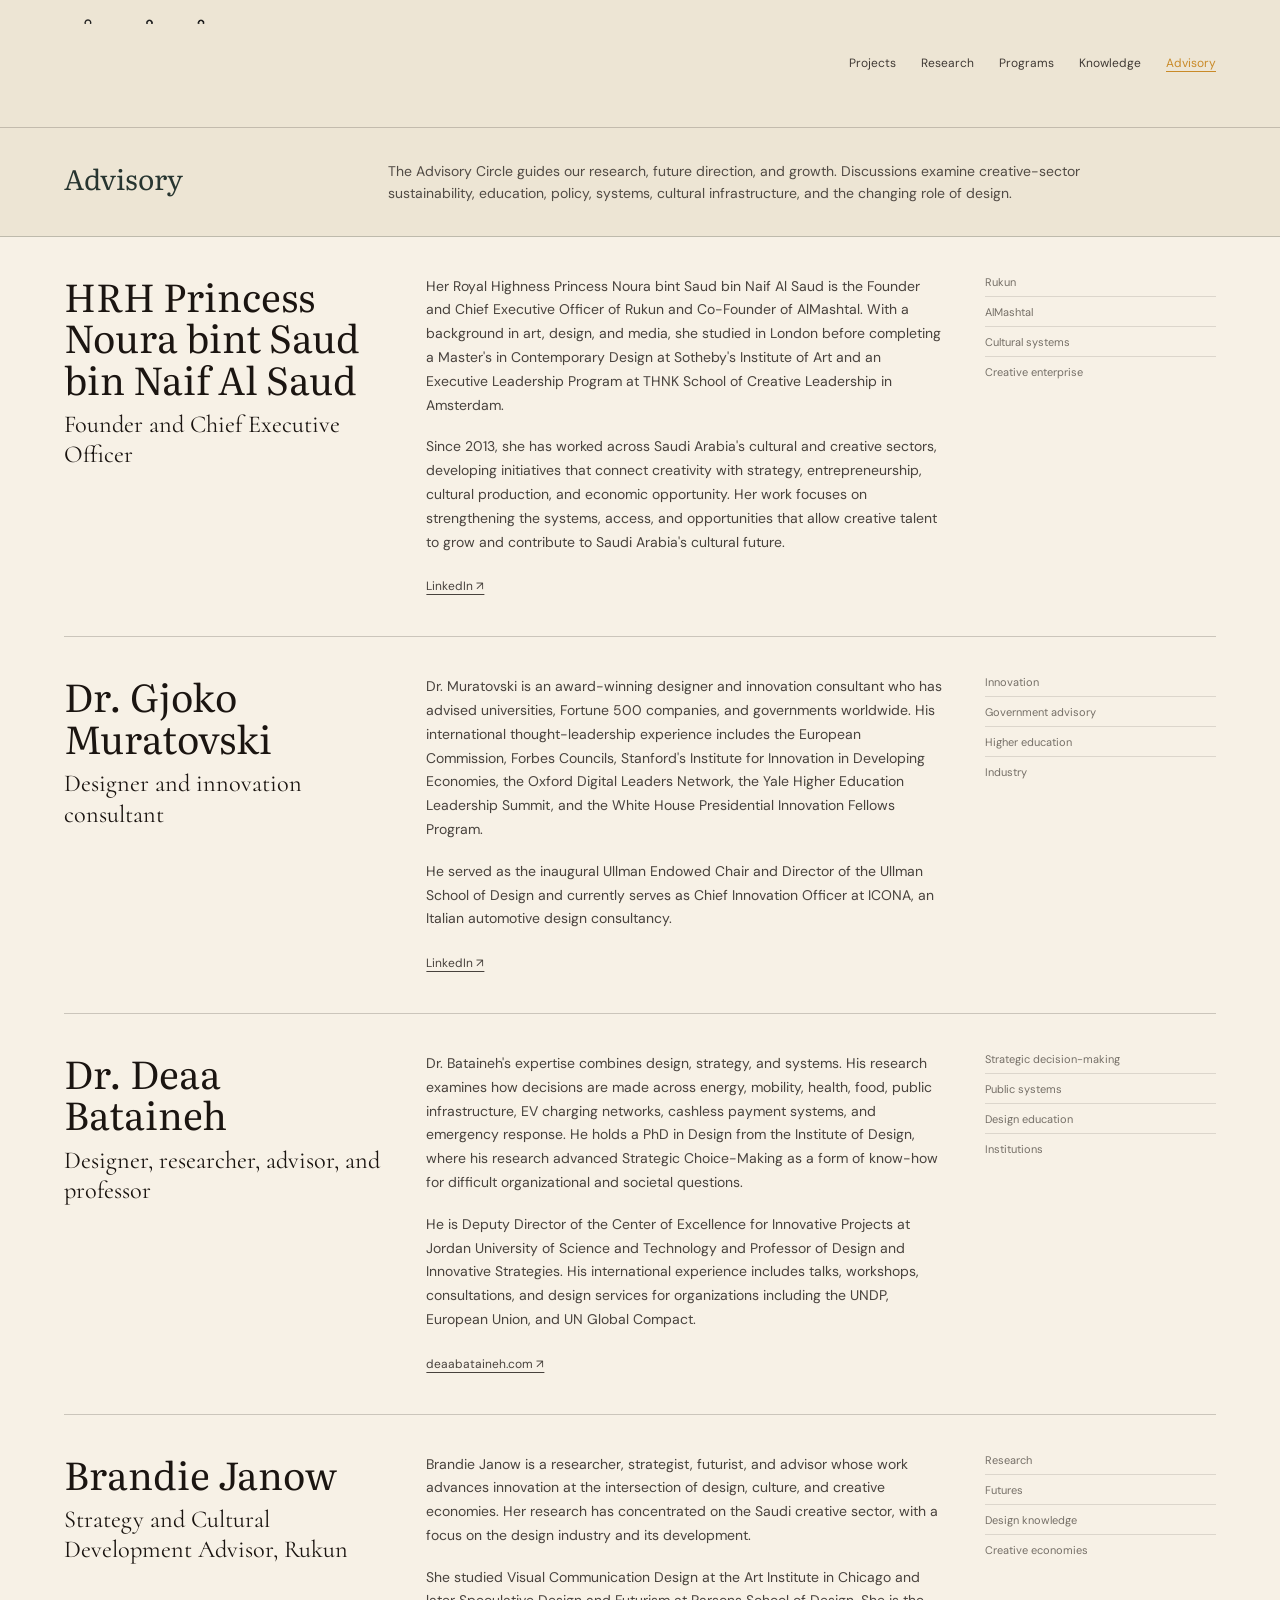
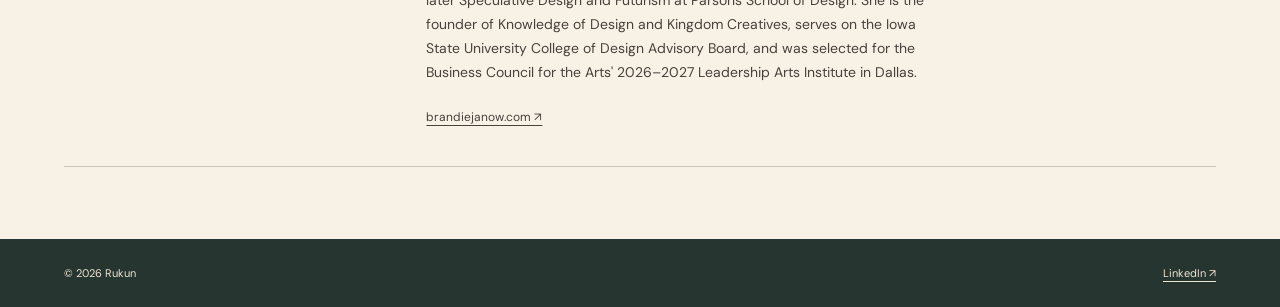
==== advisory.html @ fa71e419 "Fix logo from Illustrator source and clean site copy" ====
<!doctype html>
<html lang="en">
<head>
<meta charset="utf-8"><meta name="viewport" content="width=device-width,initial-scale=1">
<meta name="description" content="The Advisory Circle and its members.">
<title>Advisory — Rukun</title>
<link rel="stylesheet" href="styles.css?v=14">
</head>
<body class="site active-advisory">
<header class="site-nav">
  <a class="site-id" href="index.html" aria-label="Rukun"><img class="rukun-logo" src="assets/rukun-logo-from-ai.png?v=14" alt="Rukun"></a>
<nav>
  <a href="projects.html">Projects</a>
  <a href="research.html">Research</a>
  <a href="programs.html">Programs</a>
  <a href="platforms.html">Knowledge</a>
  <a href="advisory.html">Advisory</a>
</nav>
</header>
<div class="frame"><main class="content">
  <section class="data-head">
    <p class="page-name">Advisory</p>
    <p>The Advisory Circle guides our research, future direction, and growth. Discussions examine creative-sector sustainability, education, policy, systems, cultural infrastructure, and the changing role of design.</p>
  </section>
<section class="record-list">
  <article class="record person">
    <div><h2>HRH Princess Noura bint Saud bin Naif Al Saud</h2><p class="lead">Founder and Chief Executive Officer</p></div>
    <div class="record-description">
      <p>Her Royal Highness Princess Noura bint Saud bin Naif Al Saud is the Founder and Chief Executive Officer of Rukun and Co-Founder of AlMashtal. With a background in art, design, and media, she studied in London before completing a Master's in Contemporary Design at Sotheby's Institute of Art and an Executive Leadership Program at THNK School of Creative Leadership in Amsterdam.</p>
      <p>Since 2013, she has worked across Saudi Arabia's cultural and creative sectors, developing initiatives that connect creativity with strategy, entrepreneurship, cultural production, and economic opportunity. Her work focuses on strengthening the systems, access, and opportunities that allow creative talent to grow and contribute to Saudi Arabia's cultural future.</p>
      <a class="text-link" href="https://www.linkedin.com/in/noura-saud-naif-%D9%86%D9%88%D8%B1%D8%A9-%D8%B3%D8%B9%D9%88%D8%AF-%D9%86%D8%A7%D9%8A%D9%81-85383448/" target="_blank" rel="noopener">LinkedIn ↗</a>
    </div>
    <div class="record-meta"><span>Rukun</span><span>AlMashtal</span><span>Cultural systems</span><span>Creative enterprise</span></div>
  </article>

  <article class="record person">
    <div><h2>Dr. Gjoko Muratovski</h2><p class="lead">Designer and innovation consultant</p></div>
    <div class="record-description">
      <p>Dr. Muratovski is an award-winning designer and innovation consultant who has advised universities, Fortune 500 companies, and governments worldwide. His international thought-leadership experience includes the European Commission, Forbes Councils, Stanford's Institute for Innovation in Developing Economies, the Oxford Digital Leaders Network, the Yale Higher Education Leadership Summit, and the White House Presidential Innovation Fellows Program.</p>
      <p>He served as the inaugural Ullman Endowed Chair and Director of the Ullman School of Design and currently serves as Chief Innovation Officer at ICONA, an Italian automotive design consultancy.</p>
      <a class="text-link" href="https://www.linkedin.com/in/gjokomuratovski/" target="_blank" rel="noopener">LinkedIn ↗</a>
    </div>
    <div class="record-meta"><span>Innovation</span><span>Government advisory</span><span>Higher education</span><span>Industry</span></div>
  </article>

  <article class="record person">
    <div><h2>Dr. Deaa Bataineh</h2><p class="lead">Designer, researcher, advisor, and professor</p></div>
    <div class="record-description">
      <p>Dr. Bataineh's expertise combines design, strategy, and systems. His research examines how decisions are made across energy, mobility, health, food, public infrastructure, EV charging networks, cashless payment systems, and emergency response. He holds a PhD in Design from the Institute of Design, where his research advanced Strategic Choice-Making as a form of know-how for difficult organizational and societal questions.</p>
      <p>He is Deputy Director of the Center of Excellence for Innovative Projects at Jordan University of Science and Technology and Professor of Design and Innovative Strategies. His international experience includes talks, workshops, consultations, and design services for organizations including the UNDP, European Union, and UN Global Compact.</p>
      <a class="text-link" href="https://www.deaabataineh.com/" target="_blank" rel="noopener">deaabataineh.com ↗</a>
    </div>
    <div class="record-meta"><span>Strategic decision-making</span><span>Public systems</span><span>Design education</span><span>Institutions</span></div>
  </article>

  <article class="record person">
    <div><h2>Brandie Janow</h2><p class="lead">Strategy and Cultural Development Advisor, Rukun</p></div>
    <div class="record-description">
      <p>Brandie Janow is a researcher, strategist, futurist, and advisor whose work advances innovation at the intersection of design, culture, and creative economies. Her research has concentrated on the Saudi creative sector, with a focus on the design industry and its development.</p>
      <p>She studied Visual Communication Design at the Art Institute in Chicago and later Speculative Design and Futurism at Parsons School of Design. She is the founder of Knowledge of Design and Kingdom Creatives, serves on the Iowa State University College of Design Advisory Board, and was selected for the Business Council for the Arts' 2026–2027 Leadership Arts Institute in Dallas.</p>
      <a class="text-link" href="https://brandiejanow.com/" target="_blank" rel="noopener">brandiejanow.com ↗</a>
    </div>
    <div class="record-meta"><span>Research</span><span>Futures</span><span>Design knowledge</span><span>Creative economies</span></div>
  </article>
</section>

</main></div>
<footer class="footer">
  <span>© 2026 Rukun</span>
  <span><a href="https://www.linkedin.com/company/rukun-sa/" target="_blank" rel="noopener">LinkedIn ↗</a></span>
</footer>
</body>
</html>
---- styles.css ----
@import url('https://fonts.googleapis.com/css2?family=Cormorant:ital,wght@0,400;1,400&family=DM+Sans:wght@400;500;600&family=Literata:opsz,wght@7..72,400;7..72,500&display=swap');

:root{
  --ink:#1B1511;--parchment:#EDE5D4;--cream:#F7F1E6;--slate:#68737A;
  --forest:#273530;--rose:#B56A63;--saffron:#C98A28;
  --line:rgba(27,21,17,.20);--muted:#756f67;
}
*{box-sizing:border-box}
html{scroll-behavior:smooth}
body{margin:0;background:var(--cream);color:var(--ink);font-family:"DM Sans",Arial,sans-serif;-webkit-font-smoothing:antialiased}
a{color:inherit}
.site{min-height:100vh}
.site-nav{min-height:auto;display:flex;align-items:center;justify-content:space-between;gap:34px;padding:16px clamp(22px,5vw,74px);border-top:0;border-bottom:1px solid var(--line);background:var(--parchment)}
.site-id{display:inline-flex;align-items:center;text-decoration:none;line-height:0}
.rukun-logo{display:block;width:145px;height:auto;max-width:none}
.site-nav nav{margin-left:auto;display:flex;gap:25px;flex-wrap:wrap;justify-content:flex-end}
.site-nav nav a{text-decoration:none;font-size:12px;color:#403a35}
.site-nav nav a:hover{text-decoration:underline;text-underline-offset:4px}
.active-projects .site-nav nav a[href="projects.html"],
.active-research .site-nav nav a[href="research.html"],
.active-programs .site-nav nav a[href="programs.html"],
.active-platforms .site-nav nav a[href="platforms.html"],
.active-advisory .site-nav nav a[href="advisory.html"],
.active-provenance .site-nav nav a[href="provenance.html"]{color:var(--saffron);text-decoration:underline;text-underline-offset:4px}

.frame,.rukun-home main{max-width:1600px;margin:0 auto}
.rukun-hero{padding:clamp(64px,8vw,120px) clamp(22px,7vw,108px) clamp(58px,7vw,92px);border-bottom:1px solid rgba(39,53,48,.24);background:var(--cream)}
.rukun-eyebrow,.eyebrow{margin:0 0 25px;font-size:10px;text-transform:uppercase;letter-spacing:.18em;font-weight:500;color:var(--saffron)}
.rukun-intro{max-width:980px;margin:0 0 28px;font-family:"Literata",Georgia,serif;font-size:clamp(21px,2.25vw,31px);line-height:1.38;letter-spacing:-.015em}
.statement{font-family:"Cormorant",Georgia,serif;font-style:italic;font-size:1.16em}
.rukun-meta{margin:0;color:var(--muted);font-size:12px}

.rukun-directory{padding:34px clamp(22px,5vw,74px) 96px;background:var(--parchment)}
.rukun-toolbar{display:grid;grid-template-columns:1.7fr repeat(3,1fr);gap:18px;padding:8px 0 28px;border-bottom:1px solid var(--forest)}
.rukun-toolbar label{display:flex;flex-direction:column;gap:10px}
.rukun-toolbar span,.rukun-directory-head{font-size:10px;text-transform:uppercase;letter-spacing:.14em;color:var(--muted)}
input,select{width:100%;min-height:42px;border:0;border-bottom:1px solid var(--line);background:transparent;padding:0 2px;color:var(--ink);font:inherit;font-size:14px;outline:none}
.rukun-directory-head{display:flex;justify-content:space-between;align-items:center;padding:18px 0}
.rukun-directory-head p{margin:0}
#clear{border:0;background:none;padding:0;font:inherit;font-size:10px;text-transform:uppercase;letter-spacing:.14em;cursor:pointer;color:var(--ink)}
.rukun-resource-list{border-top:1px solid var(--line)}
.rukun-resource{display:grid;grid-template-columns:minmax(190px,1fr) minmax(310px,1.7fr) minmax(190px,.9fr) 40px;gap:34px;align-items:start;padding:26px 14px;border-bottom:1px solid var(--line);transition:background .18s ease}
.rukun-resource:nth-child(even){background:rgba(104,115,122,.055)}
.rukun-resource:hover{background:rgba(181,106,99,.055)}
.rukun-resource h2{margin:0;font-family:"Literata",Georgia,serif;font-weight:400;font-size:clamp(25px,2.3vw,35px);line-height:1.08}
.rukun-description{margin:0;font-size:14px;line-height:1.62;color:#47413c}
.rukun-taxonomy{display:flex;flex-direction:column;gap:7px;font-size:11px;color:var(--muted)}
.rukun-taxonomy strong{font-weight:500;color:var(--ink)}
.rukun-visit{justify-self:end;text-decoration:none;font-size:22px;line-height:1}
.rukun-visit:hover{color:var(--rose)}
.rukun-empty{padding:56px 0;color:var(--muted)}
.rukun-note{padding:38px clamp(22px,5vw,74px) 48px;border-top:1px solid var(--line);background:var(--parchment);color:var(--ink)}
.rukun-note p{max-width:880px;margin:0;font-size:14px;line-height:1.65}
.rukun-note a,.footer a,.text-link{ text-underline-offset:4px }
.rukun-note a{color:var(--forest)}
.footer a:hover{color:var(--saffron)}

.data-head{padding:29px clamp(22px,5vw,74px) 31px;border-top:0;border-bottom:1px solid rgba(39,53,48,.24);display:grid;grid-template-columns:minmax(150px,.35fr) minmax(0,1fr);gap:34px;align-items:start;background:var(--parchment)}
.page-name{margin:0;font-family:"Literata",Georgia,serif;font-size:28px;color:var(--forest)}
.data-head>p:last-child{margin:3px 0 0;max-width:780px;color:#514b45;font-size:14px;line-height:1.6}

.record-list{padding:0 clamp(22px,5vw,74px) 72px}
.record{display:grid;grid-template-columns:minmax(260px,.9fr) minmax(320px,1.45fr) minmax(180px,.65fr);gap:42px;align-items:start;padding:38px 0;border-bottom:1px solid var(--line)}
.record h2{font-family:"Literata",Georgia,serif;font-weight:400;font-size:clamp(29px,3vw,44px);line-height:1.08;margin:0}
.lead{font-family:"Cormorant",Georgia,serif;font-size:clamp(21px,1.9vw,28px);line-height:1.25;margin:11px 0 0}
.record-description{margin:0;font-size:14px;line-height:1.7;color:#48423d}
.record-description p{margin:0 0 18px}
.record-meta{display:flex;flex-direction:column;gap:8px;font-size:11px;color:var(--muted)}
.record-meta span{padding-bottom:7px;border-bottom:1px solid rgba(27,21,17,.12)}
.record-meta span:last-child{border-bottom:0}
.text-link{display:inline-flex;margin-top:4px;font-size:12px}
.release-note{padding:0 clamp(22px,5vw,74px) 76px}
.release-note p{max-width:860px;margin:0;padding:18px 20px;border-left:3px solid var(--rose);background:var(--parchment);font-size:13px;line-height:1.65}
.section-intro{padding:45px clamp(22px,5vw,74px) 36px;border-bottom:1px solid var(--line)}
.large-copy{max-width:920px;margin:0;font-family:"Literata",Georgia,serif;font-size:clamp(21px,2.2vw,30px);line-height:1.42}
.provenance-section{display:grid;grid-template-columns:minmax(260px,.8fr) minmax(0,1.35fr);gap:60px;padding:48px clamp(22px,5vw,74px) 64px;border-bottom:1px solid var(--line)}
.provenance-section h2{font-family:"Literata",Georgia,serif;font-weight:400;font-size:clamp(30px,3.5vw,50px);line-height:1.08;margin:0}
.provenance-section>p,.provenance-section>div:last-child{max-width:880px;margin:0;font-size:14px;line-height:1.75;color:#48423d}
.provenance-list p{margin:0 0 22px}.provenance-list p:last-child{margin-bottom:0}
.provenance-list strong{color:var(--ink);font-weight:600}
.footer{display:flex;justify-content:space-between;gap:20px;flex-wrap:wrap;padding:27px clamp(22px,5vw,74px);border-top:0;font-size:11px;color:var(--parchment);background:var(--forest)}

@media(max-width:1050px){
  .rukun-toolbar{grid-template-columns:1.6fr 1fr}
  .rukun-resource{grid-template-columns:1fr 1.5fr 36px}
  .rukun-taxonomy{grid-column:1/3;flex-direction:row;flex-wrap:wrap;gap:7px 18px}
  .rukun-visit{grid-column:3;grid-row:1}
  .record{grid-template-columns:1fr 1.3fr}.record-meta{grid-column:1/3;flex-direction:row;flex-wrap:wrap;gap:8px 18px}
}
@media(max-width:700px){
  .rukun-logo{width:132px;height:auto}
  .site-nav{display:block;padding:14px 22px 15px}.site-nav nav{display:flex;margin-top:13px;margin-left:0;gap:10px 16px}
  .rukun-hero{padding:48px 22px 50px}.rukun-intro{font-size:22px}
  .rukun-directory{padding:28px 22px 68px}.rukun-toolbar{grid-template-columns:1fr}
  .rukun-resource{grid-template-columns:1fr 32px;gap:14px}.rukun-description,.rukun-taxonomy{grid-column:1/3}.rukun-visit{grid-column:2;grid-row:1}
  .data-head{grid-template-columns:1fr;gap:8px;padding:24px 22px}
  .record-list{padding:0 22px 56px}.record{grid-template-columns:1fr;gap:18px;padding:32px 0}.record-meta{grid-column:auto;flex-direction:row;flex-wrap:wrap}
  .release-note{padding:0 22px 56px}.section-intro{padding:36px 22px 32px}
  .provenance-section{grid-template-columns:1fr;gap:22px;padding:38px 22px 50px}
  .footer{padding:24px 22px;flex-direction:column}
  .rukun-note{padding:38px 22px 54px}
}
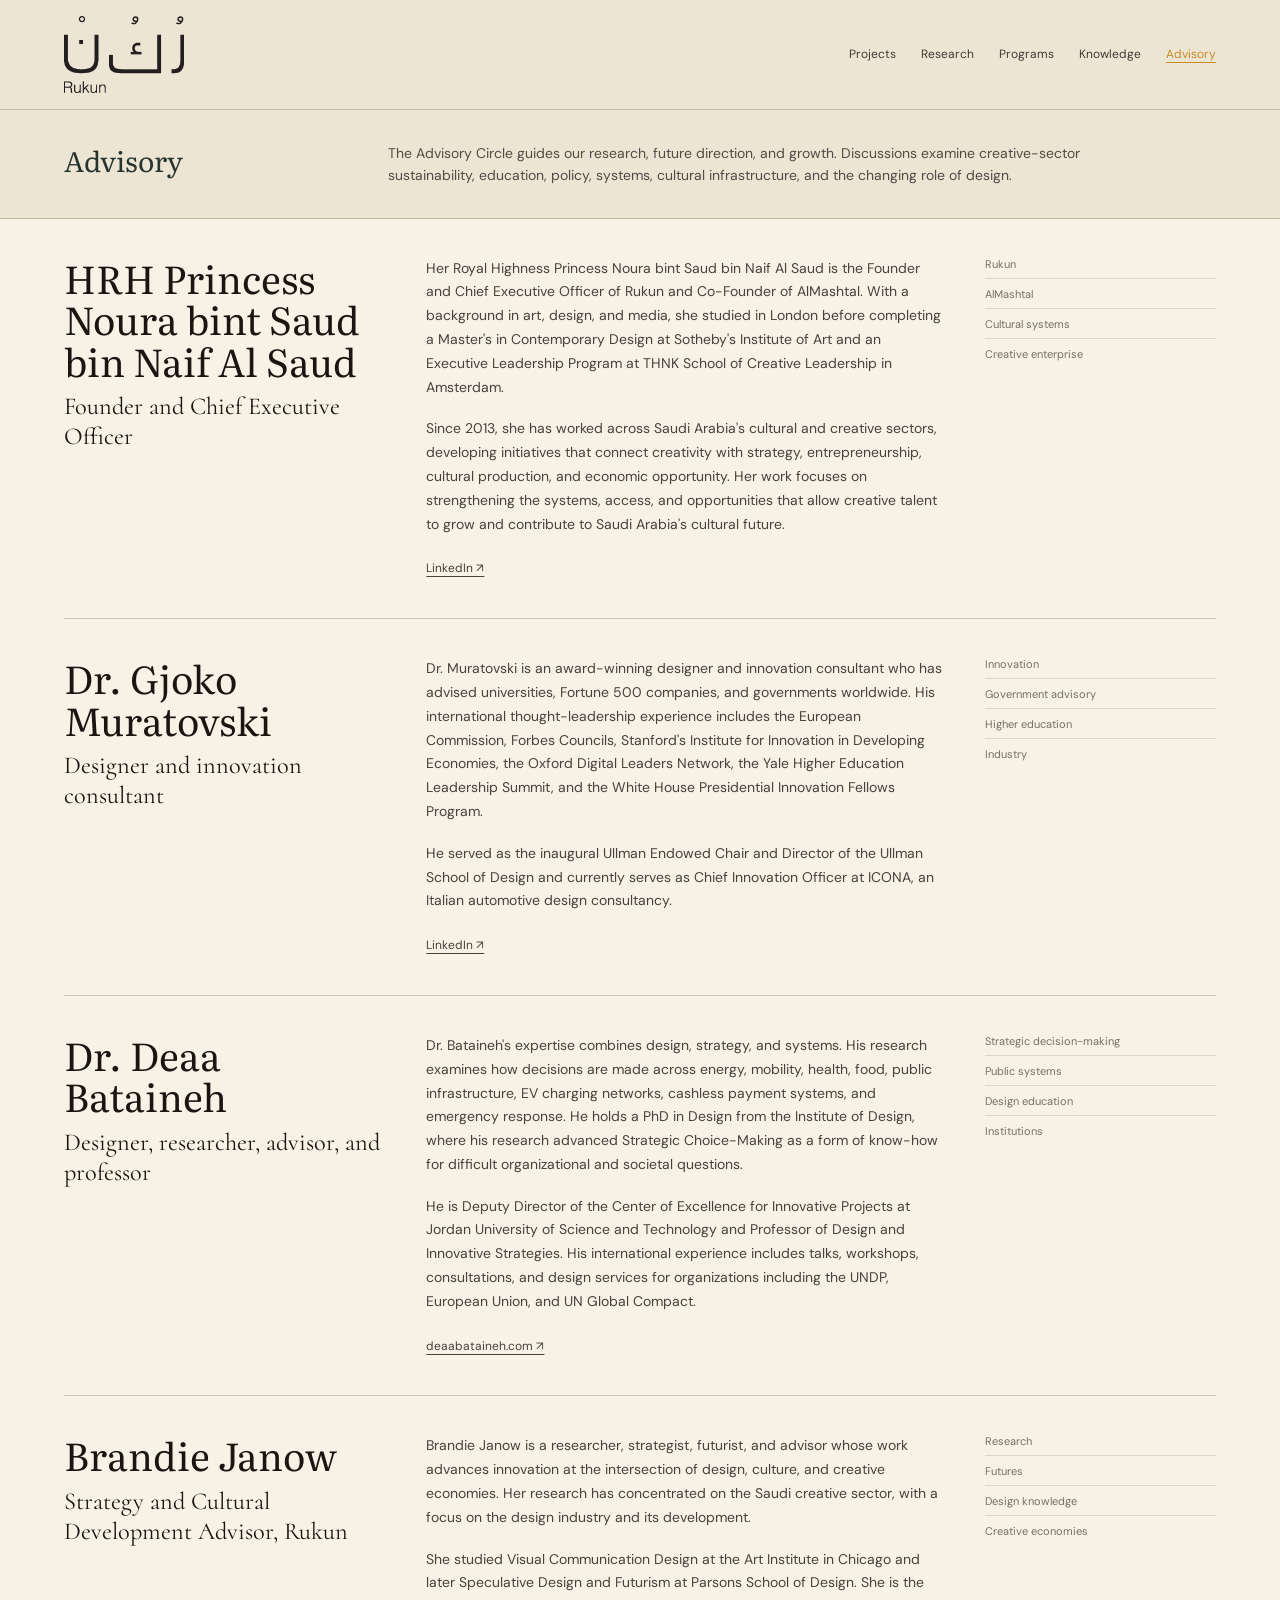
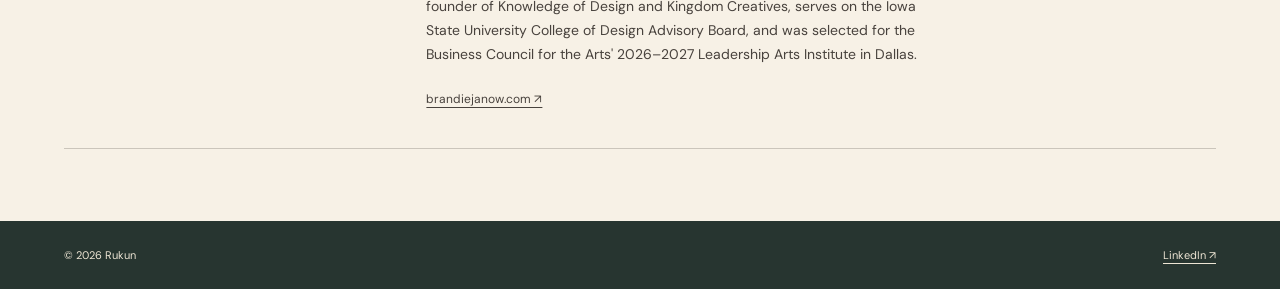
==== commit e0fd9efc: "Use user-provided Rukun logo asset" ====
--- a/advisory.html
+++ b/advisory.html
@@ -4,11 +4,11 @@
 <meta charset="utf-8"><meta name="viewport" content="width=device-width,initial-scale=1">
 <meta name="description" content="The Advisory Circle and its members.">
 <title>Advisory — Rukun</title>
-<link rel="stylesheet" href="styles.css?v=14">
+<link rel="stylesheet" href="styles.css?v=15">
 </head>
 <body class="site active-advisory">
 <header class="site-nav">
-  <a class="site-id" href="index.html" aria-label="Rukun"><img class="rukun-logo" src="assets/rukun-logo-from-ai.png?v=14" alt="Rukun"></a>
+  <a class="site-id" href="index.html" aria-label="Rukun"><img class="rukun-logo" src="assets/rukun-logo-user.png?v=15" alt="Rukun"></a>
 <nav>
   <a href="projects.html">Projects</a>
   <a href="research.html">Research</a>
--- a/styles.css
+++ b/styles.css
@@ -12,7 +12,7 @@
 .site{min-height:100vh}
 .site-nav{min-height:auto;display:flex;align-items:center;justify-content:space-between;gap:34px;padding:16px clamp(22px,5vw,74px);border-top:0;border-bottom:1px solid var(--line);background:var(--parchment)}
 .site-id{display:inline-flex;align-items:center;text-decoration:none;line-height:0}
-.rukun-logo{display:block;width:145px;height:auto;max-width:none}
+.rukun-logo{display:block;width:120px;height:auto;max-width:100%}
 .site-nav nav{margin-left:auto;display:flex;gap:25px;flex-wrap:wrap;justify-content:flex-end}
 .site-nav nav a{text-decoration:none;font-size:12px;color:#403a35}
 .site-nav nav a:hover{text-decoration:underline;text-underline-offset:4px}
@@ -88,7 +88,7 @@
   .record{grid-template-columns:1fr 1.3fr}.record-meta{grid-column:1/3;flex-direction:row;flex-wrap:wrap;gap:8px 18px}
 }
 @media(max-width:700px){
-  .rukun-logo{width:132px;height:auto}
+  .rukun-logo{width:108px;height:auto;max-width:100%}
   .site-nav{display:block;padding:14px 22px 15px}.site-nav nav{display:flex;margin-top:13px;margin-left:0;gap:10px 16px}
   .rukun-hero{padding:48px 22px 50px}.rukun-intro{font-size:22px}
   .rukun-directory{padding:28px 22px 68px}.rukun-toolbar{grid-template-columns:1fr}
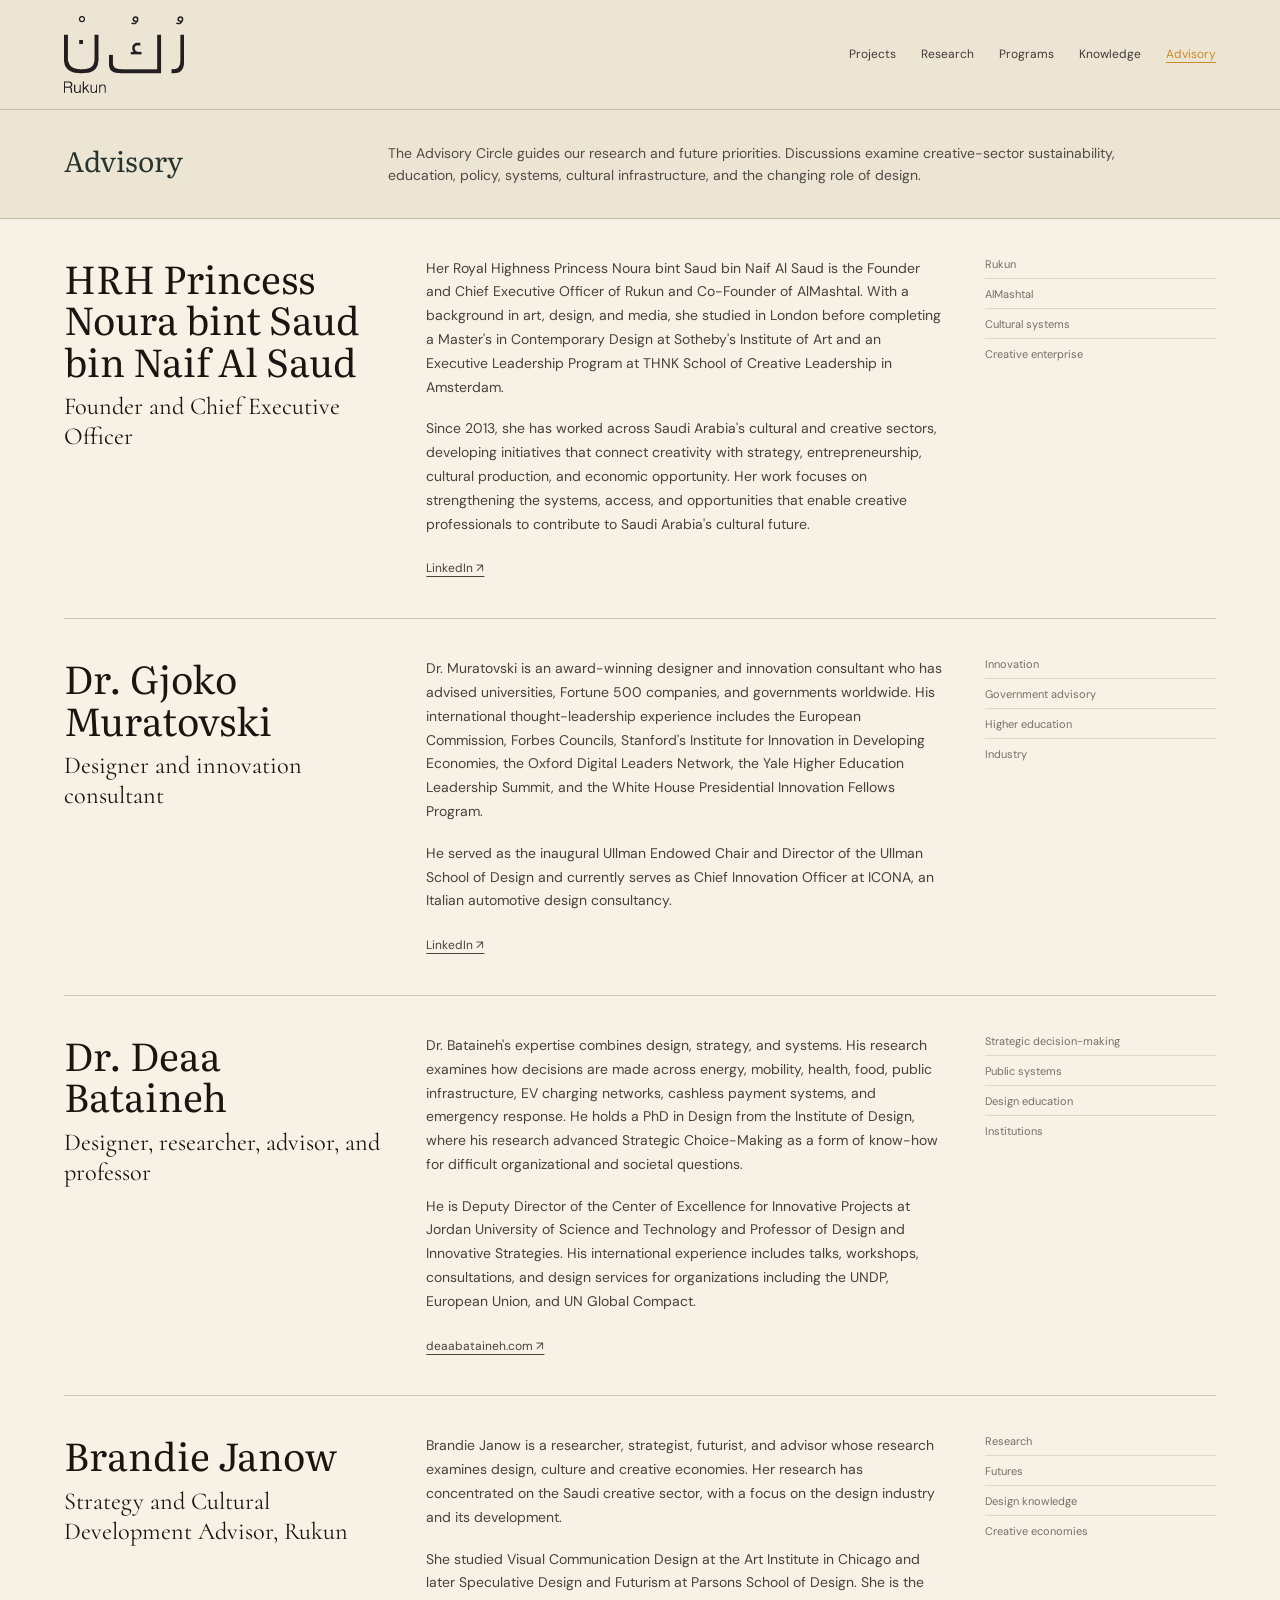
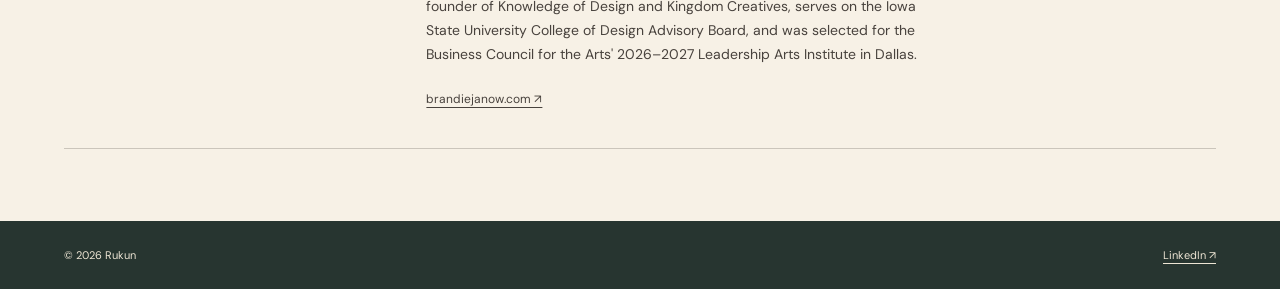
==== commit d6426c7a: "Apply direct editorial voice across Rukun public research pages" ====
--- a/advisory.html
+++ b/advisory.html
@@ -3,7 +3,7 @@
 <head>
 <meta charset="utf-8"><meta name="viewport" content="width=device-width,initial-scale=1">
 <meta name="description" content="The Advisory Circle and its members.">
-<title>Advisory — Rukun</title>
+<title>Advisory | Rukun</title>
 <link rel="stylesheet" href="styles.css?v=15">
 </head>
 <body class="site active-advisory">
@@ -20,14 +20,14 @@
 <div class="frame"><main class="content">
   <section class="data-head">
     <p class="page-name">Advisory</p>
-    <p>The Advisory Circle guides our research, future direction, and growth. Discussions examine creative-sector sustainability, education, policy, systems, cultural infrastructure, and the changing role of design.</p>
+    <p>The Advisory Circle guides our research and future priorities. Discussions examine creative-sector sustainability, education, policy, systems, cultural infrastructure, and the changing role of design.</p>
   </section>
 <section class="record-list">
   <article class="record person">
     <div><h2>HRH Princess Noura bint Saud bin Naif Al Saud</h2><p class="lead">Founder and Chief Executive Officer</p></div>
     <div class="record-description">
       <p>Her Royal Highness Princess Noura bint Saud bin Naif Al Saud is the Founder and Chief Executive Officer of Rukun and Co-Founder of AlMashtal. With a background in art, design, and media, she studied in London before completing a Master's in Contemporary Design at Sotheby's Institute of Art and an Executive Leadership Program at THNK School of Creative Leadership in Amsterdam.</p>
-      <p>Since 2013, she has worked across Saudi Arabia's cultural and creative sectors, developing initiatives that connect creativity with strategy, entrepreneurship, cultural production, and economic opportunity. Her work focuses on strengthening the systems, access, and opportunities that allow creative talent to grow and contribute to Saudi Arabia's cultural future.</p>
+      <p>Since 2013, she has worked across Saudi Arabia's cultural and creative sectors, developing initiatives that connect creativity with strategy, entrepreneurship, cultural production, and economic opportunity. Her work focuses on strengthening the systems, access, and opportunities that enable creative professionals to contribute to Saudi Arabia's cultural future.</p>
       <a class="text-link" href="https://www.linkedin.com/in/noura-saud-naif-%D9%86%D9%88%D8%B1%D8%A9-%D8%B3%D8%B9%D9%88%D8%AF-%D9%86%D8%A7%D9%8A%D9%81-85383448/" target="_blank" rel="noopener">LinkedIn ↗</a>
     </div>
     <div class="record-meta"><span>Rukun</span><span>AlMashtal</span><span>Cultural systems</span><span>Creative enterprise</span></div>
@@ -56,7 +56,7 @@
   <article class="record person">
     <div><h2>Brandie Janow</h2><p class="lead">Strategy and Cultural Development Advisor, Rukun</p></div>
     <div class="record-description">
-      <p>Brandie Janow is a researcher, strategist, futurist, and advisor whose work advances innovation at the intersection of design, culture, and creative economies. Her research has concentrated on the Saudi creative sector, with a focus on the design industry and its development.</p>
+      <p>Brandie Janow is a researcher, strategist, futurist, and advisor whose research examines design, culture and creative economies. Her research has concentrated on the Saudi creative sector, with a focus on the design industry and its development.</p>
       <p>She studied Visual Communication Design at the Art Institute in Chicago and later Speculative Design and Futurism at Parsons School of Design. She is the founder of Knowledge of Design and Kingdom Creatives, serves on the Iowa State University College of Design Advisory Board, and was selected for the Business Council for the Arts' 2026–2027 Leadership Arts Institute in Dallas.</p>
       <a class="text-link" href="https://brandiejanow.com/" target="_blank" rel="noopener">brandiejanow.com ↗</a>
     </div>
--- a/styles.css
+++ b/styles.css
@@ -99,4 +99,33 @@
   .provenance-section{grid-template-columns:1fr;gap:22px;padding:38px 22px 50px}
   .footer{padding:24px 22px;flex-direction:column}
   .rukun-note{padding:38px 22px 54px}
-}+}
+
+/* Creative Enterprise Frictions */
+.friction-intro{padding:34px clamp(22px,5vw,74px) 10px}
+.friction-intro p{max-width:840px;margin:0;font-size:14px;line-height:1.7;color:#48423d}
+.friction-directory{padding:22px clamp(22px,5vw,74px) 70px}
+.friction-toolbar{display:grid;grid-template-columns:minmax(280px,1.6fr) minmax(180px,.7fr);gap:20px;padding:8px 0 28px;border-bottom:1px solid var(--forest)}
+.friction-toolbar label{display:flex;flex-direction:column;gap:10px}
+.friction-toolbar label>span{font-size:10px;text-transform:uppercase;letter-spacing:.14em;color:var(--muted)}
+.friction-head,.friction-row{display:grid;grid-template-columns:minmax(190px,.9fr) minmax(150px,.6fr) minmax(160px,.7fr) minmax(300px,1.8fr);gap:28px}
+.friction-head{padding:18px 0 14px;border-bottom:1px solid var(--line);font-size:10px;text-transform:uppercase;letter-spacing:.14em;color:var(--muted)}
+.friction-row{align-items:start;padding:25px 0;border-bottom:1px solid var(--line)}
+.friction-row:nth-child(even){background:rgba(104,115,122,.035)}
+.friction-row h2{margin:0;font-family:"Literata",Georgia,serif;font-size:22px;font-weight:400;line-height:1.2}
+.friction-row p{margin:0;font-size:13px;line-height:1.62;color:#48423d}
+.friction-row .friction-stage,.friction-row .friction-area{font-size:11px;line-height:1.5;color:var(--muted)}
+.friction-row[hidden]{display:none}
+@media(max-width:900px){
+  .friction-head{display:none}
+  .friction-row{grid-template-columns:1fr 1fr;gap:10px 24px}
+  .friction-row h2{grid-column:1/3}
+  .friction-row>p:last-child{grid-column:1/3;margin-top:6px}
+}
+@media(max-width:700px){
+  .friction-intro{padding:30px 22px 8px}
+  .friction-directory{padding:18px 22px 54px}
+  .friction-toolbar{grid-template-columns:1fr}
+  .friction-row{grid-template-columns:1fr;gap:8px}
+  .friction-row h2,.friction-row>p:last-child{grid-column:auto}
+}
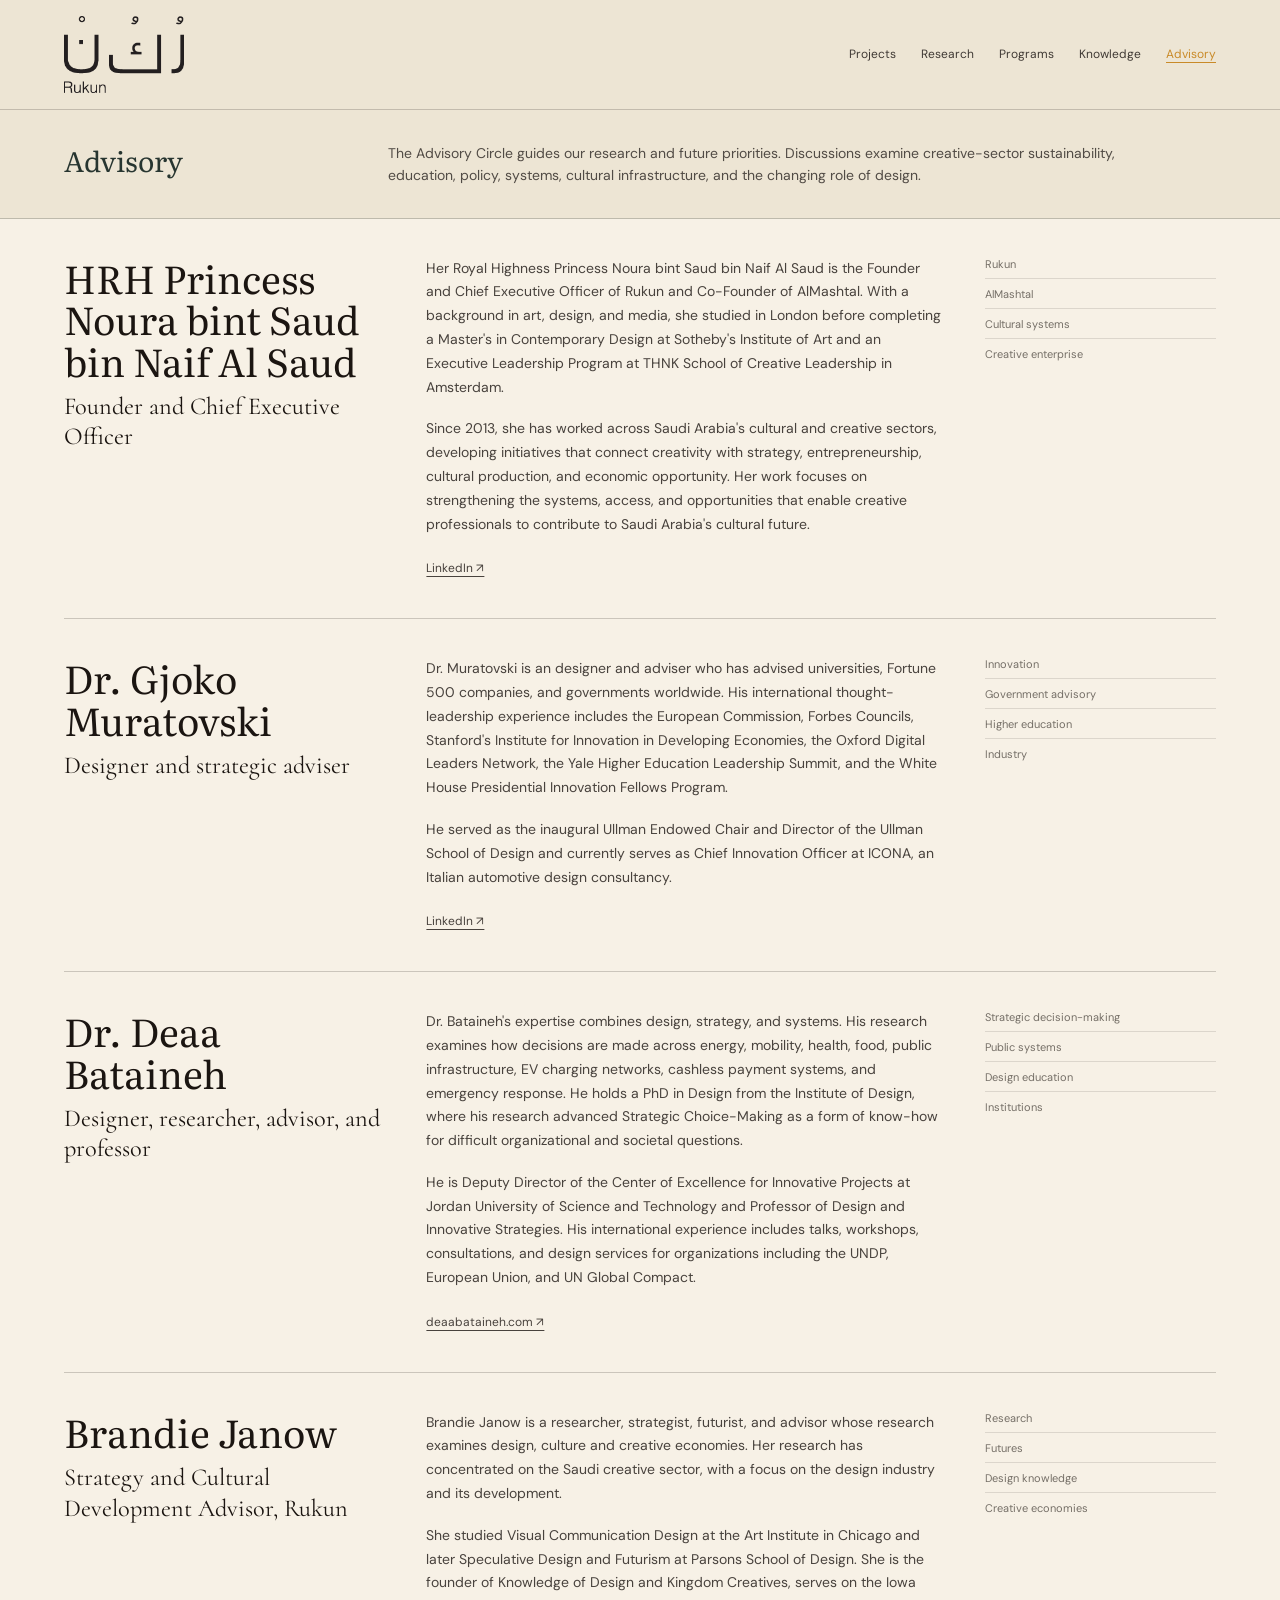
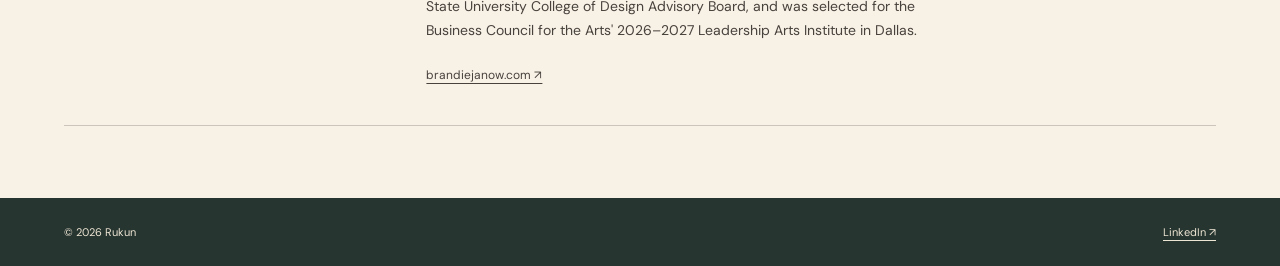
==== commit d95b0645: "Edit advisory biographies with professional and factual wording" ====
--- a/advisory.html
+++ b/advisory.html
@@ -34,9 +34,9 @@
   </article>
 
   <article class="record person">
-    <div><h2>Dr. Gjoko Muratovski</h2><p class="lead">Designer and innovation consultant</p></div>
+    <div><h2>Dr. Gjoko Muratovski</h2><p class="lead">Designer and strategic adviser</p></div>
     <div class="record-description">
-      <p>Dr. Muratovski is an award-winning designer and innovation consultant who has advised universities, Fortune 500 companies, and governments worldwide. His international thought-leadership experience includes the European Commission, Forbes Councils, Stanford's Institute for Innovation in Developing Economies, the Oxford Digital Leaders Network, the Yale Higher Education Leadership Summit, and the White House Presidential Innovation Fellows Program.</p>
+      <p>Dr. Muratovski is an designer and adviser who has advised universities, Fortune 500 companies, and governments worldwide. His international thought-leadership experience includes the European Commission, Forbes Councils, Stanford's Institute for Innovation in Developing Economies, the Oxford Digital Leaders Network, the Yale Higher Education Leadership Summit, and the White House Presidential Innovation Fellows Program.</p>
       <p>He served as the inaugural Ullman Endowed Chair and Director of the Ullman School of Design and currently serves as Chief Innovation Officer at ICONA, an Italian automotive design consultancy.</p>
       <a class="text-link" href="https://www.linkedin.com/in/gjokomuratovski/" target="_blank" rel="noopener">LinkedIn ↗</a>
     </div>
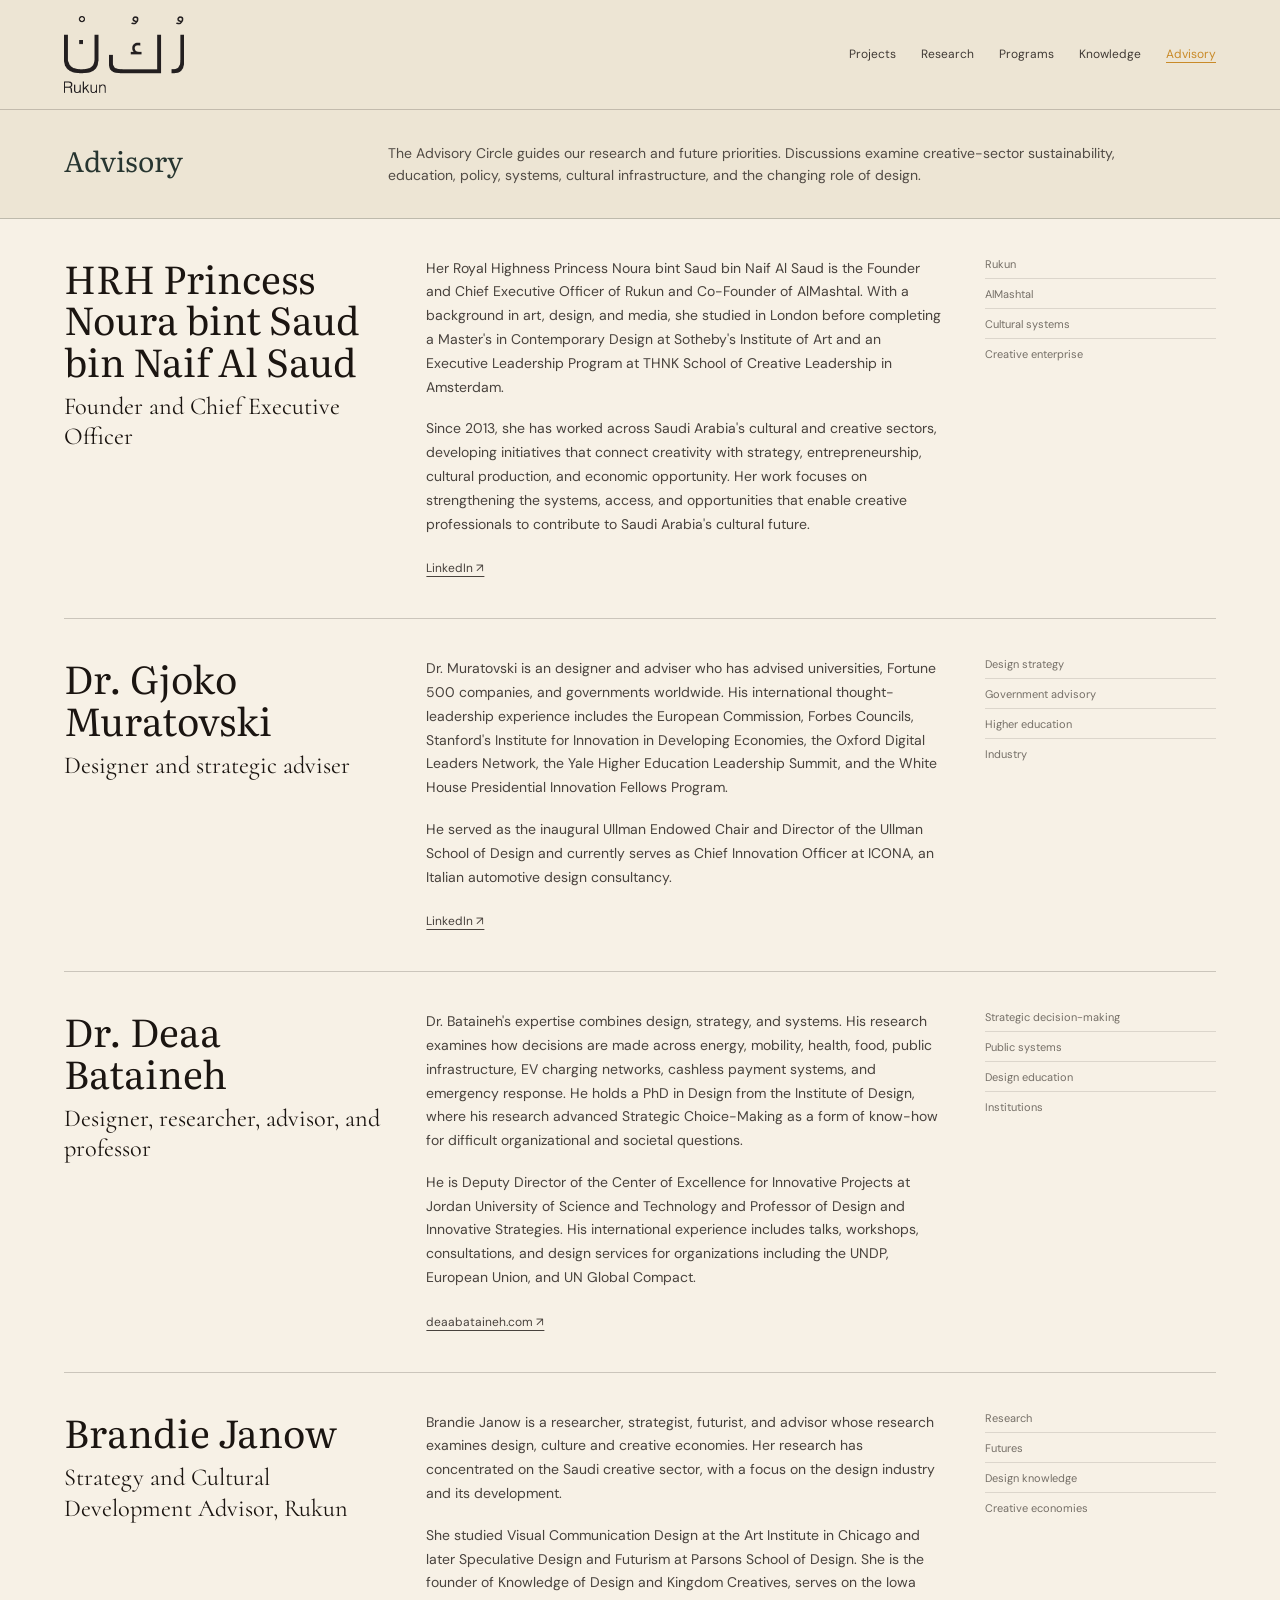
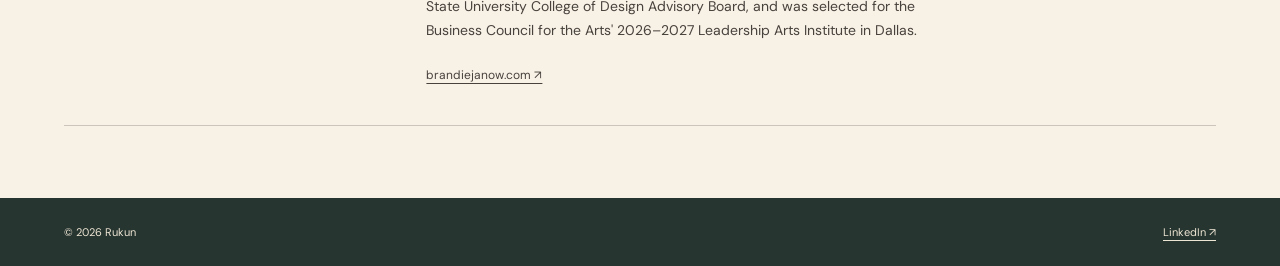
==== commit 43f76ad3: "Replace broad expertise tag with a specific professional description" ====
--- a/advisory.html
+++ b/advisory.html
@@ -40,7 +40,7 @@
       <p>He served as the inaugural Ullman Endowed Chair and Director of the Ullman School of Design and currently serves as Chief Innovation Officer at ICONA, an Italian automotive design consultancy.</p>
       <a class="text-link" href="https://www.linkedin.com/in/gjokomuratovski/" target="_blank" rel="noopener">LinkedIn ↗</a>
     </div>
-    <div class="record-meta"><span>Innovation</span><span>Government advisory</span><span>Higher education</span><span>Industry</span></div>
+    <div class="record-meta"><span>Design strategy</span><span>Government advisory</span><span>Higher education</span><span>Industry</span></div>
   </article>
 
   <article class="record person">
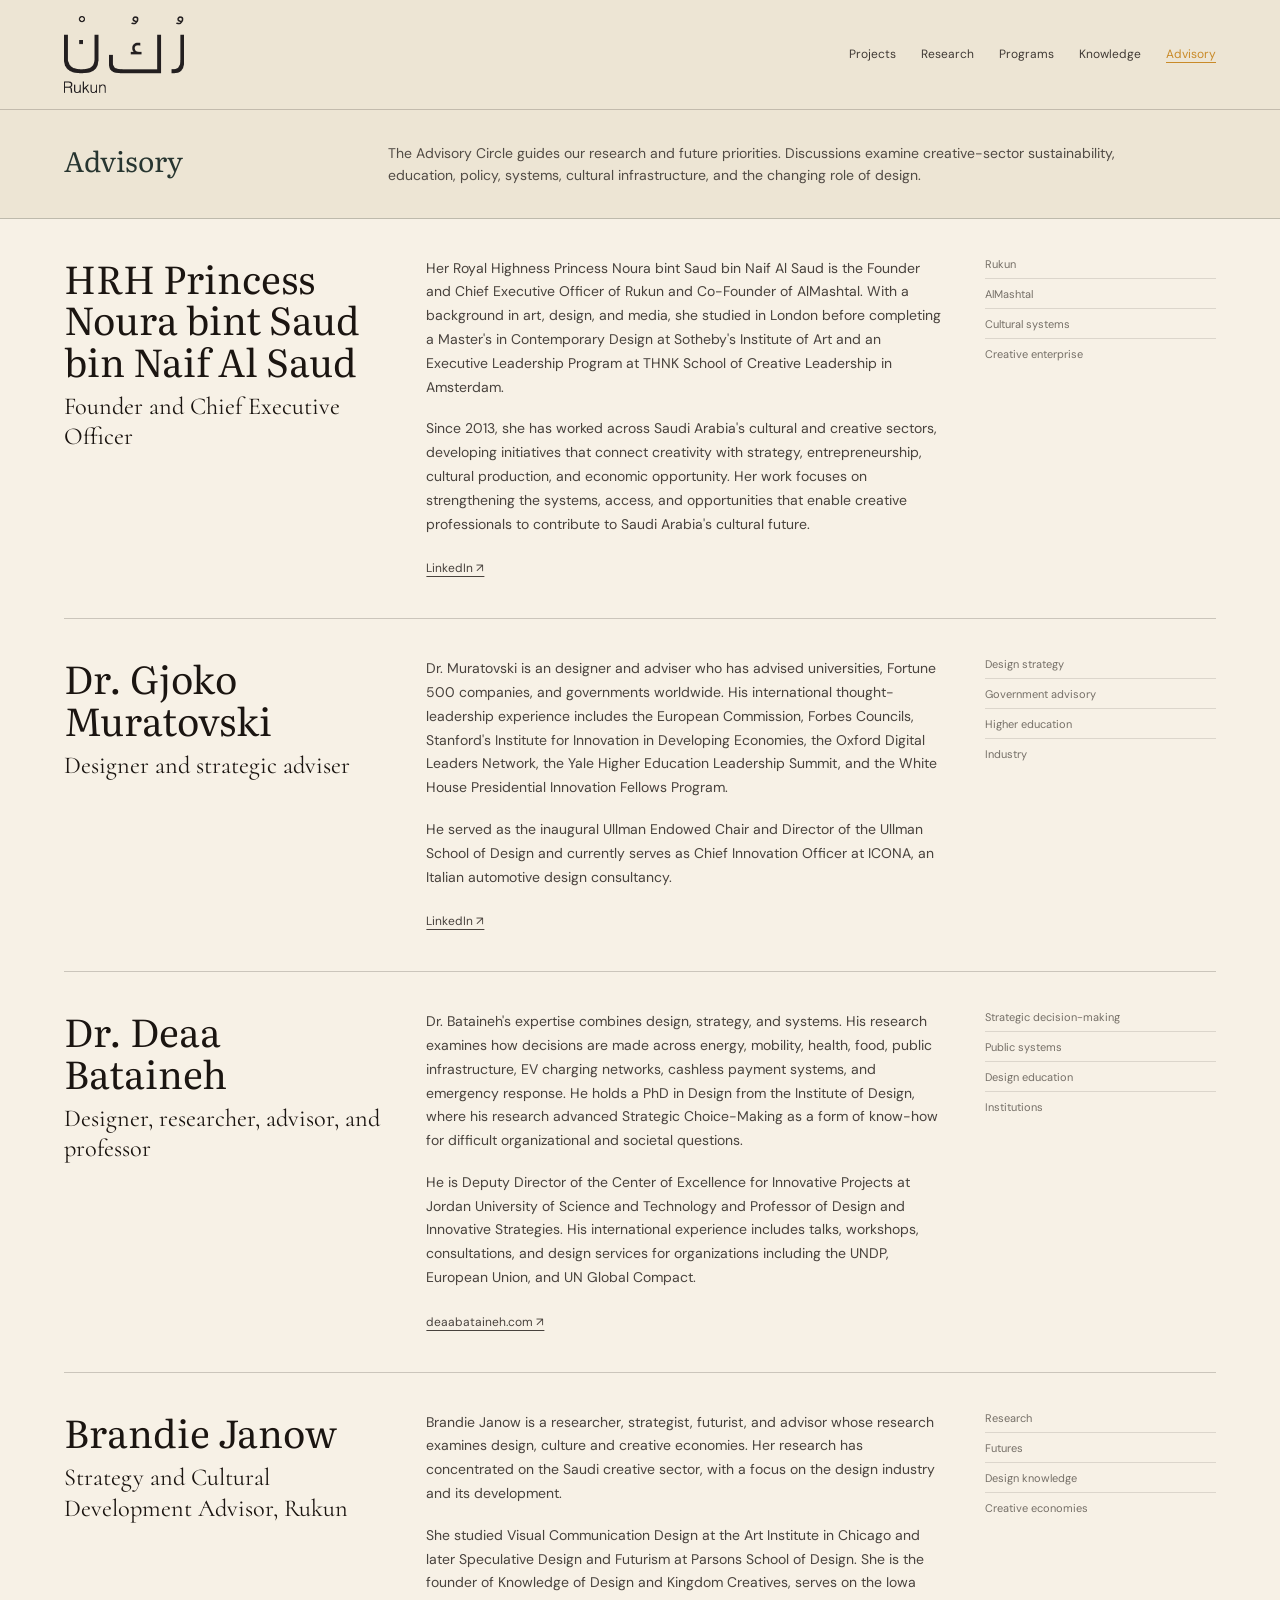
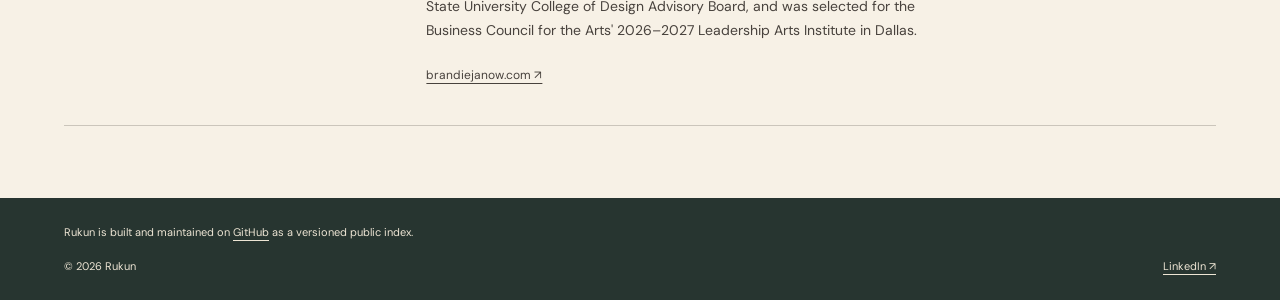
==== commit 57c08040: "Add public GitHub provenance to Rukun index pages" ====
--- a/advisory.html
+++ b/advisory.html
@@ -65,7 +65,7 @@
 </section>
 
 </main></div>
-<footer class="footer">
+<footer class="footer"><span class="github-credit" style="flex-basis:100%;order:-1">Rukun is built and maintained on <a href="https://github.com/rukun-sa/Index" target="_blank" rel="noopener">GitHub</a> as a versioned public index.</span>
   <span>© 2026 Rukun</span>
   <span><a href="https://www.linkedin.com/company/rukun-sa/" target="_blank" rel="noopener">LinkedIn ↗</a></span>
 </footer>
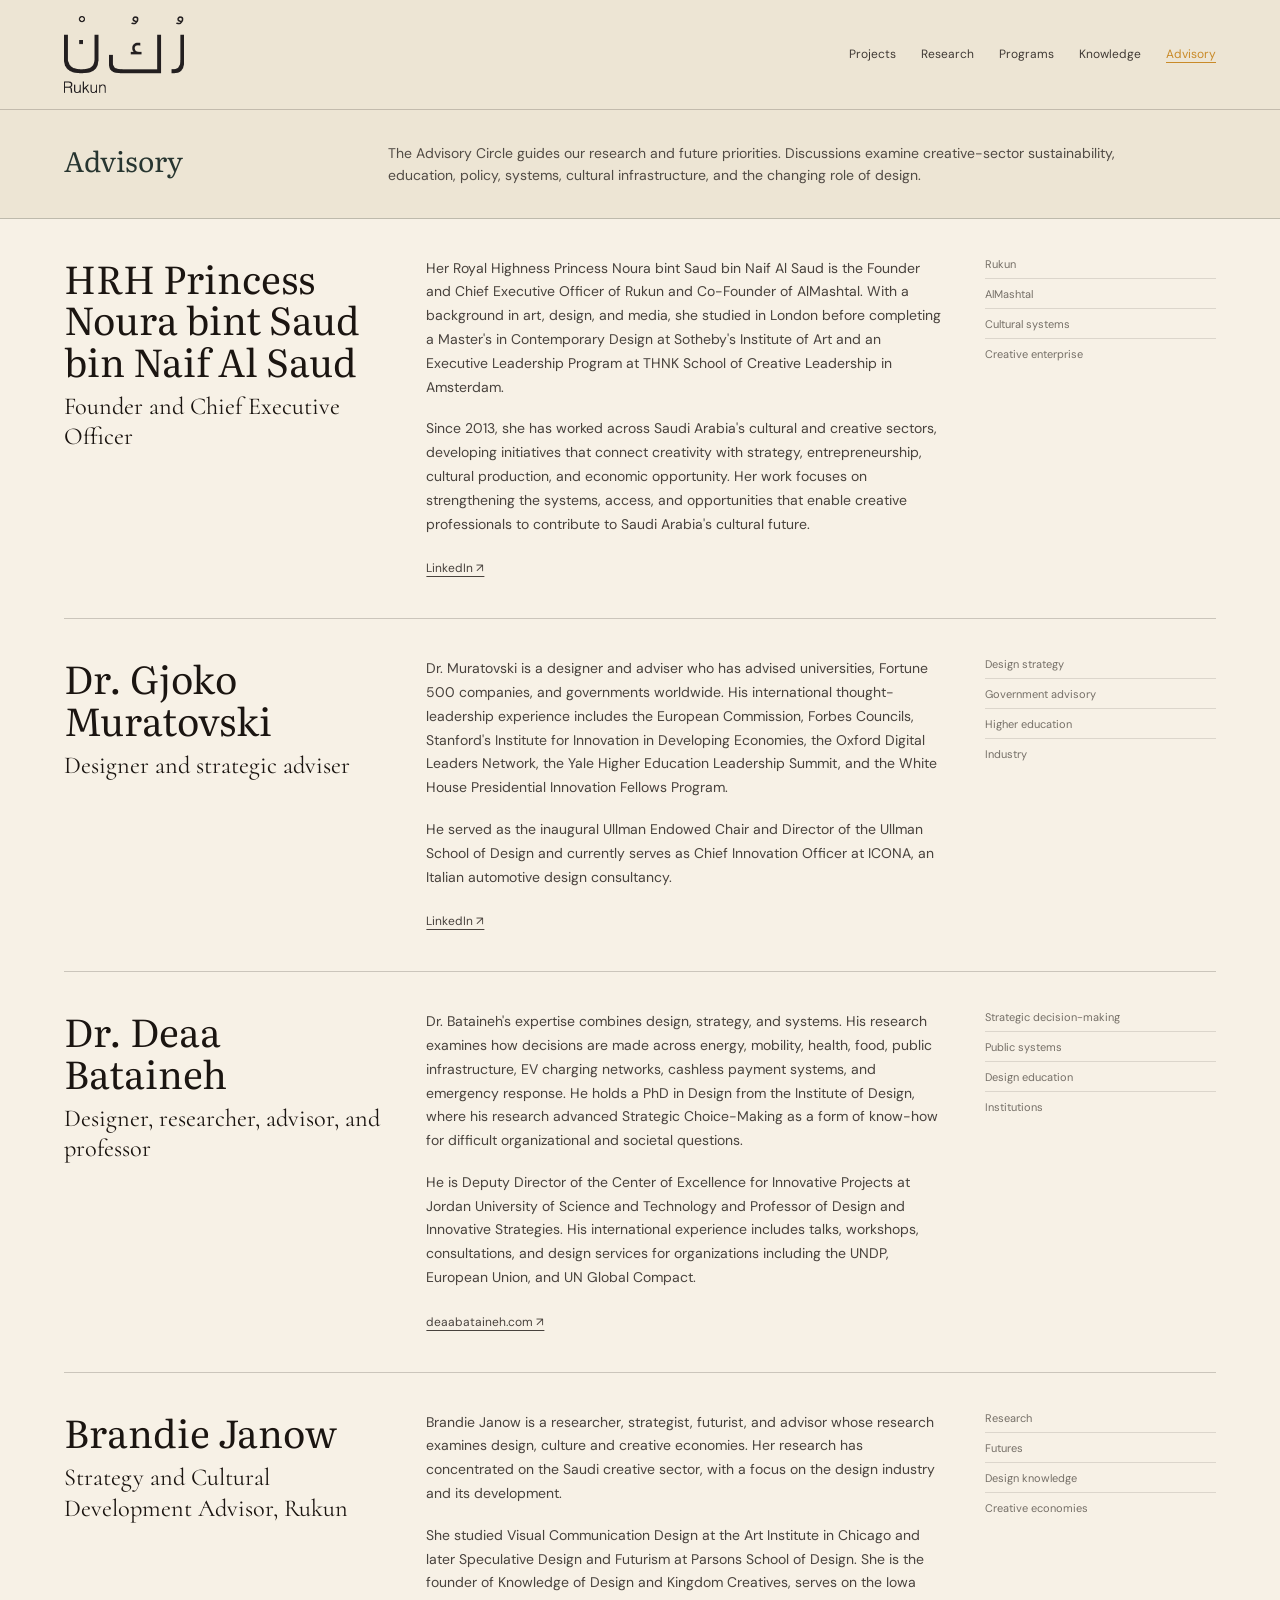
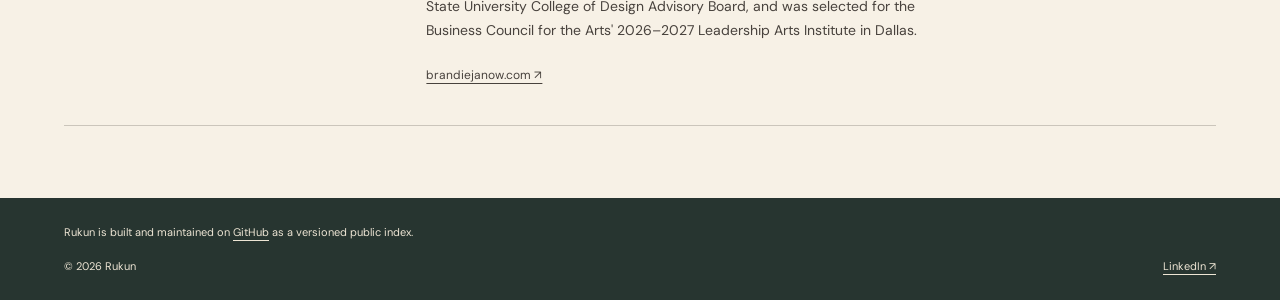
==== commit 62bd169f: "Correct advisory biography grammar" ====
--- a/advisory.html
+++ b/advisory.html
@@ -36,7 +36,7 @@
   <article class="record person">
     <div><h2>Dr. Gjoko Muratovski</h2><p class="lead">Designer and strategic adviser</p></div>
     <div class="record-description">
-      <p>Dr. Muratovski is an designer and adviser who has advised universities, Fortune 500 companies, and governments worldwide. His international thought-leadership experience includes the European Commission, Forbes Councils, Stanford's Institute for Innovation in Developing Economies, the Oxford Digital Leaders Network, the Yale Higher Education Leadership Summit, and the White House Presidential Innovation Fellows Program.</p>
+      <p>Dr. Muratovski is a designer and adviser who has advised universities, Fortune 500 companies, and governments worldwide. His international thought-leadership experience includes the European Commission, Forbes Councils, Stanford's Institute for Innovation in Developing Economies, the Oxford Digital Leaders Network, the Yale Higher Education Leadership Summit, and the White House Presidential Innovation Fellows Program.</p>
       <p>He served as the inaugural Ullman Endowed Chair and Director of the Ullman School of Design and currently serves as Chief Innovation Officer at ICONA, an Italian automotive design consultancy.</p>
       <a class="text-link" href="https://www.linkedin.com/in/gjokomuratovski/" target="_blank" rel="noopener">LinkedIn ↗</a>
     </div>
